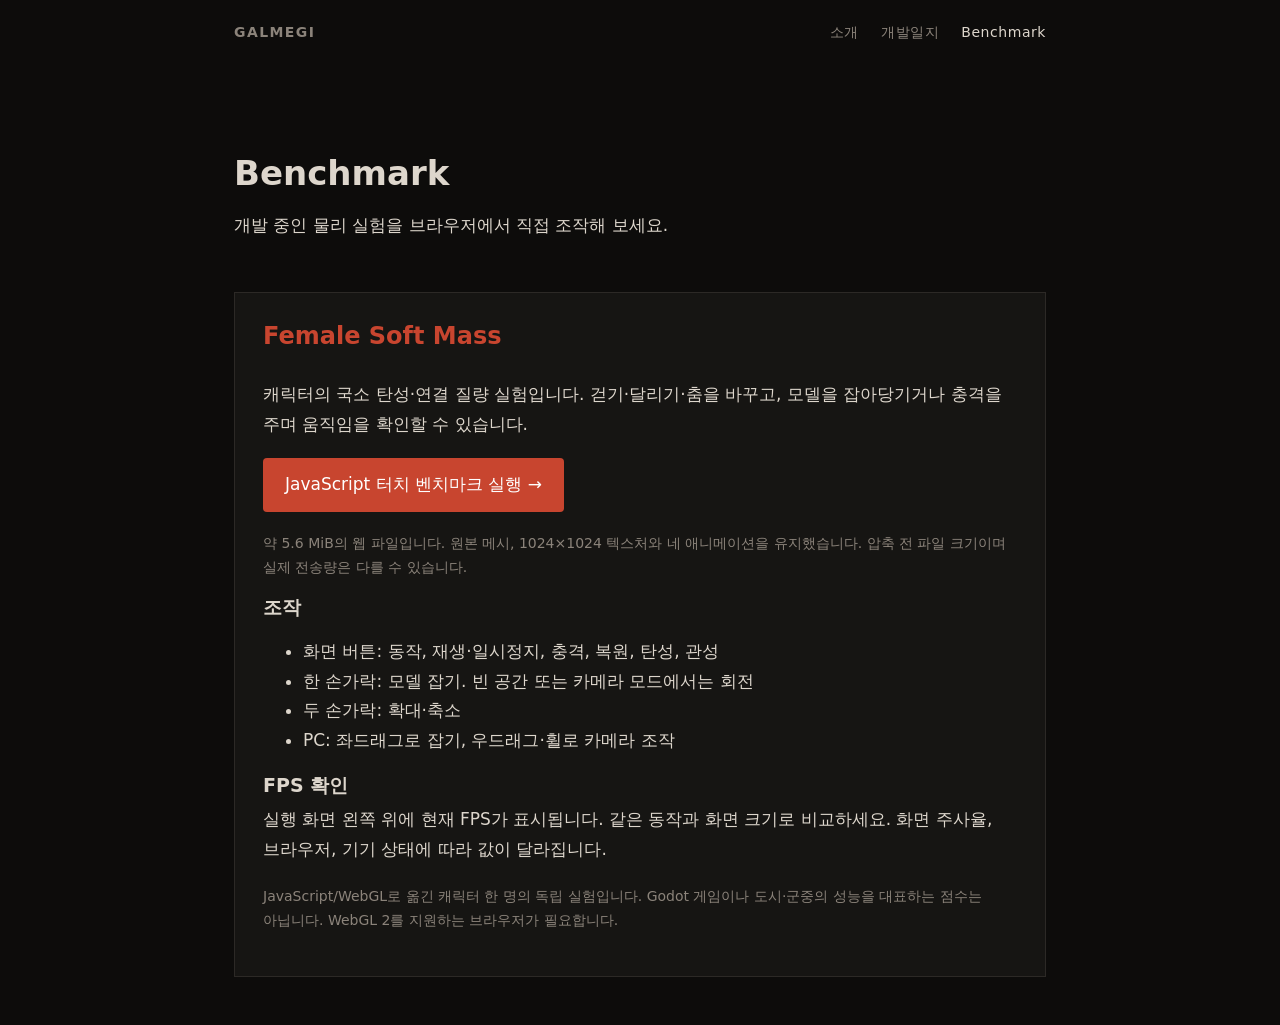
==== benchmark/index.html @ 09d4150a "Publish current Galmegi website" ====
<!DOCTYPE html>
<html lang="ko">
<head>
  <meta charset="utf-8">
  <meta name="viewport" content="width=device-width, initial-scale=1">
  <title>Benchmark — Galmegi</title>
  <meta name="description" content="갈매기 물리 실험을 브라우저에서 실행하고 터치 조작과 FPS를 확인하세요.">
  <link rel="stylesheet" href="../style.css">
  <style>
    .benchmark-title { padding: 64px 0 32px; }
    .benchmark-title h1 { margin-bottom: 16px; }
    .test-card { border: 1px solid var(--line); background: var(--bg-raised); padding: 28px; margin-bottom: 48px; }
    .test-card h2 { font-size: 24px; letter-spacing: 0; text-transform: none; }
    .launch { display: inline-block; padding: 12px 22px; background: var(--accent); color: #fff; text-decoration: none; border-radius: 4px; }
    .note { color: var(--text-dim); font-size: 14px; }
  </style>
</head>
<body>
<div class="wrap">
  <nav class="site-nav">
    <a class="brand" href="../index.html">GALMEGI</a>
    <a href="../index.html">소개</a>
    <a href="../devlog.html">개발일지</a>
    <a href="index.html" aria-current="page">Benchmark</a>
  </nav>
  <main>
    <header class="benchmark-title">
      <h1>Benchmark</h1>
      <p>개발 중인 물리 실험을 브라우저에서 직접 조작해 보세요.</p>
    </header>
    <article class="test-card">
      <h2>Female Soft Mass</h2>
      <p>캐릭터의 국소 탄성·연결 질량 실험입니다. 걷기·달리기·춤을 바꾸고, 모델을 잡아당기거나 충격을 주며 움직임을 확인할 수 있습니다.</p>
      <p><a class="launch" href="soft-mass-js/index.html">JavaScript 터치 벤치마크 실행 →</a></p>
      <p class="note">약 5.6 MiB의 웹 파일입니다. 원본 메시, 1024×1024 텍스처와 네 애니메이션을 유지했습니다. 압축 전 파일 크기이며 실제 전송량은 다를 수 있습니다.</p>
      <h3>조작</h3>
      <ul>
        <li>화면 버튼: 동작, 재생·일시정지, 충격, 복원, 탄성, 관성</li>
        <li>한 손가락: 모델 잡기. 빈 공간 또는 카메라 모드에서는 회전</li>
        <li>두 손가락: 확대·축소</li>
        <li>PC: 좌드래그로 잡기, 우드래그·휠로 카메라 조작</li>
      </ul>
      <h3>FPS 확인</h3>
      <p>실행 화면 왼쪽 위에 현재 FPS가 표시됩니다. 같은 동작과 화면 크기로 비교하세요. 화면 주사율, 브라우저, 기기 상태에 따라 값이 달라집니다.</p>
      <p class="note">JavaScript/WebGL로 옮긴 캐릭터 한 명의 독립 실험입니다. Godot 게임이나 도시·군중의 성능을 대표하는 점수는 아닙니다. WebGL 2를 지원하는 브라우저가 필요합니다.</p>
    </article>
  </main>
</div>
</body>
</html>
---- style.css ----
/* Galmegi — 공통 스타일
   빌드 과정 없음. 이 파일만 고치면 index.html / devlog.html 양쪽에 반영됨. */

:root {
  --bg:        #0d0c0b;
  --bg-raised: #161513;
  --line:      #2c2926;
  --text:      #ddd6cc;
  --text-dim:  #8b837a;
  --accent:    #c8452f;   /* 붉은 강조 */
  --accent-dim:#7a2a1d;
  --max:       860px;
}

* { box-sizing: border-box; }

html {
  scroll-behavior: smooth;
}

body {
  margin: 0;
  background: var(--bg);
  color: var(--text);
  font-family: "Pretendard", "Apple SD Gothic Neo", "Malgun Gothic", system-ui, sans-serif;
  font-size: 17px;
  line-height: 1.75;
  word-break: keep-all;      /* 한국어 어절 단위 줄바꿈 */
  overflow-wrap: break-word;
}

img { max-width: 100%; height: auto; display: block; }

a { color: var(--text); text-decoration-color: var(--accent-dim); text-underline-offset: 3px; }
a:hover { color: #fff; text-decoration-color: var(--accent); }

/* ── 한/영 전환 (JS 없음) ───────────────────────────────
   .ko 와 .en 을 나란히 두면 모드에 따라 한쪽만 보인다.
   class 를 안 붙인 요소는 두 모드에서 그대로 보인다 → 번역 없는
   개발일지 본문은 그냥 class 없이 쓰면 한국어로 남는다. */
.en { display: none; }
body:has(#lang-en:checked) .ko { display: none; }
body:has(#lang-en:checked) .en { display: revert; }

.lang-toggle {
  position: fixed;
  top: 14px; right: 14px;
  z-index: 10;
  padding: 6px 14px;
  font-size: 13px;
  letter-spacing: .08em;
  color: var(--text-dim);
  background: rgba(13,12,11,.85);
  border: 1px solid var(--line);
  border-radius: 999px;
  cursor: pointer;
  user-select: none;
  backdrop-filter: blur(6px);
}
.lang-toggle:hover { color: var(--text); border-color: var(--accent-dim); }

/* ── 레이아웃 ───────────────────────────────────────── */
.wrap { max-width: var(--max); margin: 0 auto; padding: 0 24px; }

section { padding: 72px 0; border-top: 1px solid var(--line); }
section:first-of-type { border-top: 0; }

h1, h2, h3 { line-height: 1.3; font-weight: 700; }
h2 {
  font-size: 15px;
  letter-spacing: .18em;
  text-transform: uppercase;
  color: var(--accent);
  margin: 0 0 28px;
}
h3 { font-size: 19px; margin: 0 0 8px; }
p { margin: 0 0 1.1em; }

/* ── 사이트 헤더 / 내비 ─────────────────────────────── */
.site-nav {
  display: flex;
  flex-wrap: wrap;
  gap: 22px;
  align-items: baseline;
  padding: 20px 0;
  font-size: 14px;
  letter-spacing: .04em;
}
.site-nav .brand { font-weight: 700; letter-spacing: .1em; margin-right: auto; }
.site-nav a { white-space: nowrap; color: var(--text-dim); text-decoration: none; }
.site-nav a:hover, .site-nav a[aria-current="page"] { color: var(--text); }

/* ── 히어로 ─────────────────────────────────────────── */
.hero { padding: 80px 0 72px; text-align: center; }
.hero h1 {
  font-size: clamp(52px, 13vw, 104px);
  letter-spacing: .04em;
  margin: 0 0 4px;
}
.hero .sub {
  font-size: 15px;
  letter-spacing: .3em;
  color: var(--text-dim);
  margin: 0 0 28px;
}
.hero .logline {
  font-size: clamp(18px, 3.4vw, 22px);
  color: var(--text);
  max-width: 34em;
  margin: 0 auto 36px;
}
.hero .status {
  display: inline-block;
  padding: 5px 14px;
  font-size: 13px;
  letter-spacing: .1em;
  color: var(--accent);
  border: 1px solid var(--accent-dim);
  border-radius: 999px;
}

/* ── 특징 카드 ──────────────────────────────────────── */
.features {
  display: grid;
  grid-template-columns: repeat(auto-fit, minmax(320px, 1fr));
  gap: 20px;
}
.features li {
  list-style: none;
  padding: 22px;
  background: var(--bg-raised);
  border: 1px solid var(--line);
  border-radius: 4px;
}
.features p { margin: 0; font-size: 15px; color: var(--text-dim); }
.features ul, .features { padding-left: 0; }

/* ── 스크린샷 갤러리 ────────────────────────────────── */
.shots {
  display: grid;
  grid-template-columns: repeat(auto-fill, minmax(260px, 1fr));
  gap: 12px;
  padding: 0;
  margin: 0;
}
.shots li { list-style: none; }
.shots a { display: block; }
.shots img {
  width: 100%;
  aspect-ratio: 16 / 9;
  object-fit: cover;
  border: 1px solid var(--line);
  border-radius: 3px;
  transition: border-color .15s, opacity .15s;
}
.shots a:hover img { border-color: var(--accent); opacity: .88; }

/* img/ 가 아직 비어 있을 때 자리만 잡아두는 상자.
   실제 이미지를 넣으면 이 <li class="slot"> 을 <li><a><img></a></li> 로 교체할 것. */
.slot {
  aspect-ratio: 16 / 9;
  display: grid;
  place-items: center;
  font-size: 13px;
  color: #4a4540;
  background: var(--bg-raised);
  border: 1px dashed var(--line);
  border-radius: 3px;
}

/* ── 링크 목록 ──────────────────────────────────────── */
.links { padding: 0; margin: 0; display: grid; gap: 1px; background: var(--line); border: 1px solid var(--line); border-radius: 4px; overflow: hidden; }
.links li {
  list-style: none;
  display: flex;
  align-items: baseline;
  gap: 12px;
  padding: 16px 20px;
  background: var(--bg-raised);
}
.links .label { font-size: 14px; letter-spacing: .1em; color: var(--text-dim); flex: 0 0 9.5em; }
.links a { font-weight: 600; }
.links .pending { color: #57514a; font-style: normal; }

/* ── 개발일지 ───────────────────────────────────────── */
.devlog article {
  padding: 44px 0;
  border-top: 1px solid var(--line);
}
.devlog article:first-of-type { border-top: 0; padding-top: 0; }
.devlog time {
  display: block;
  font-size: 13px;
  letter-spacing: .14em;
  color: var(--accent);
  margin-bottom: 6px;
}
.devlog h2 {
  font-size: 26px;
  letter-spacing: 0;
  text-transform: none;
  color: var(--text);
  margin: 0 0 16px;
}
.devlog figure { margin: 24px 0; }
.devlog figcaption {
  font-size: 13px;
  color: var(--text-dim);
  margin-top: 8px;
}
.devlog img { border: 1px solid var(--line); border-radius: 3px; }

/* 유튜브 플레이어 — 가로폭에 맞춰 16:9 로 늘어난다 */
.embed {
  aspect-ratio: 16 / 9;
  background: #000;
  border: 1px solid var(--line);
  border-radius: 3px;
  overflow: hidden;
}
.embed iframe { width: 100%; height: 100%; border: 0; display: block; }

/* ── 콘텐츠 경고 / 푸터 ─────────────────────────────── */
.notice {
  font-size: 13px;
  color: var(--text-dim);
  border-left: 2px solid var(--accent-dim);
  padding-left: 14px;
  margin: 0 0 32px;
}
footer {
  padding: 40px 0 64px;
  border-top: 1px solid var(--line);
  font-size: 13px;
  color: var(--text-dim);
}

@media (max-width: 560px) {
  body { font-size: 16px; }
  section { padding: 56px 0; }
  .wrap { padding: 0 18px; }
  /* 링크 라벨/값을 두 줄로 */
  .links li { flex-direction: column; gap: 2px; }
  .links .label { flex: none; }
}

/* 언어 토글은 화면 오른쪽에 고정돼 있다. 화면이 좁아져 본문 영역이
   토글 자리까지 밀려오면 내비 링크가 그 밑에 깔리므로 자리를 비워둔다.
   860(본문) + 48(좌우 여백) + 210(토글 양쪽) ≈ 1120px 아래부터 겹친다. */
@media (max-width: 1120px) {
  .site-nav { padding-right: 112px; }
}

/* 외부 사이트 링크 아이콘 */
.links .label { display: inline-flex; align-items: center; gap: 10px; }
.link-icon { flex: 0 0 22px; }
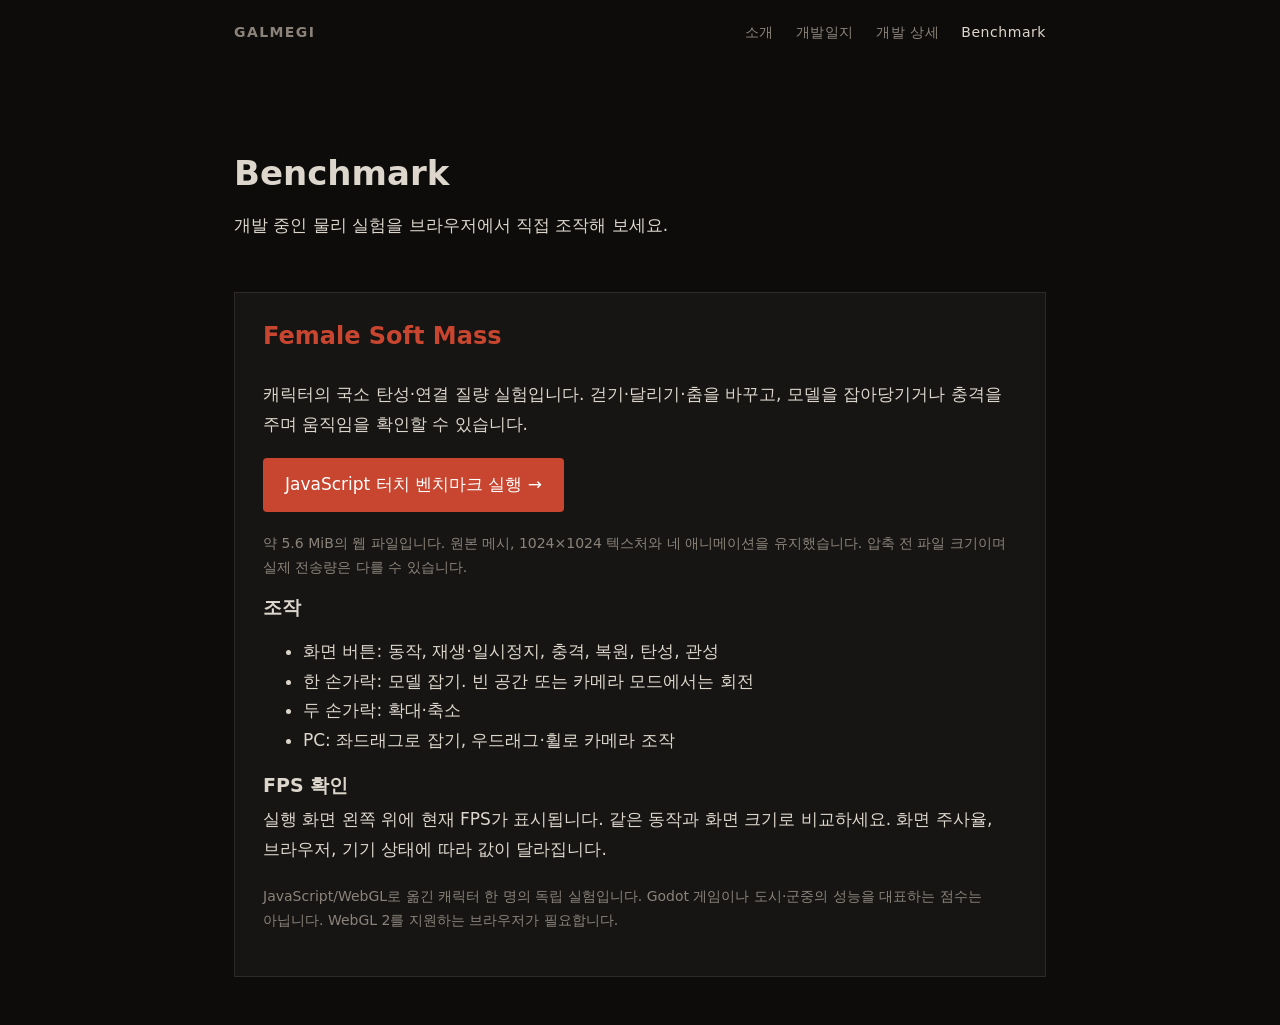
==== commit eb130ba2: "원격 스냅샷(벤치마크) 병합, 메뉴에 벤치마크 노출 Co-Authored-By: Claude Opus 5 <noreply@anthropic.com> Claude-Session: h" ====
--- a/benchmark/index.html
+++ b/benchmark/index.html
@@ -21,6 +21,7 @@
     <a class="brand" href="../index.html">GALMEGI</a>
     <a href="../index.html">소개</a>
     <a href="../devlog.html">개발일지</a>
+    <a href="../dev/index.html">개발 상세</a>
     <a href="index.html" aria-current="page">Benchmark</a>
   </nav>
   <main>
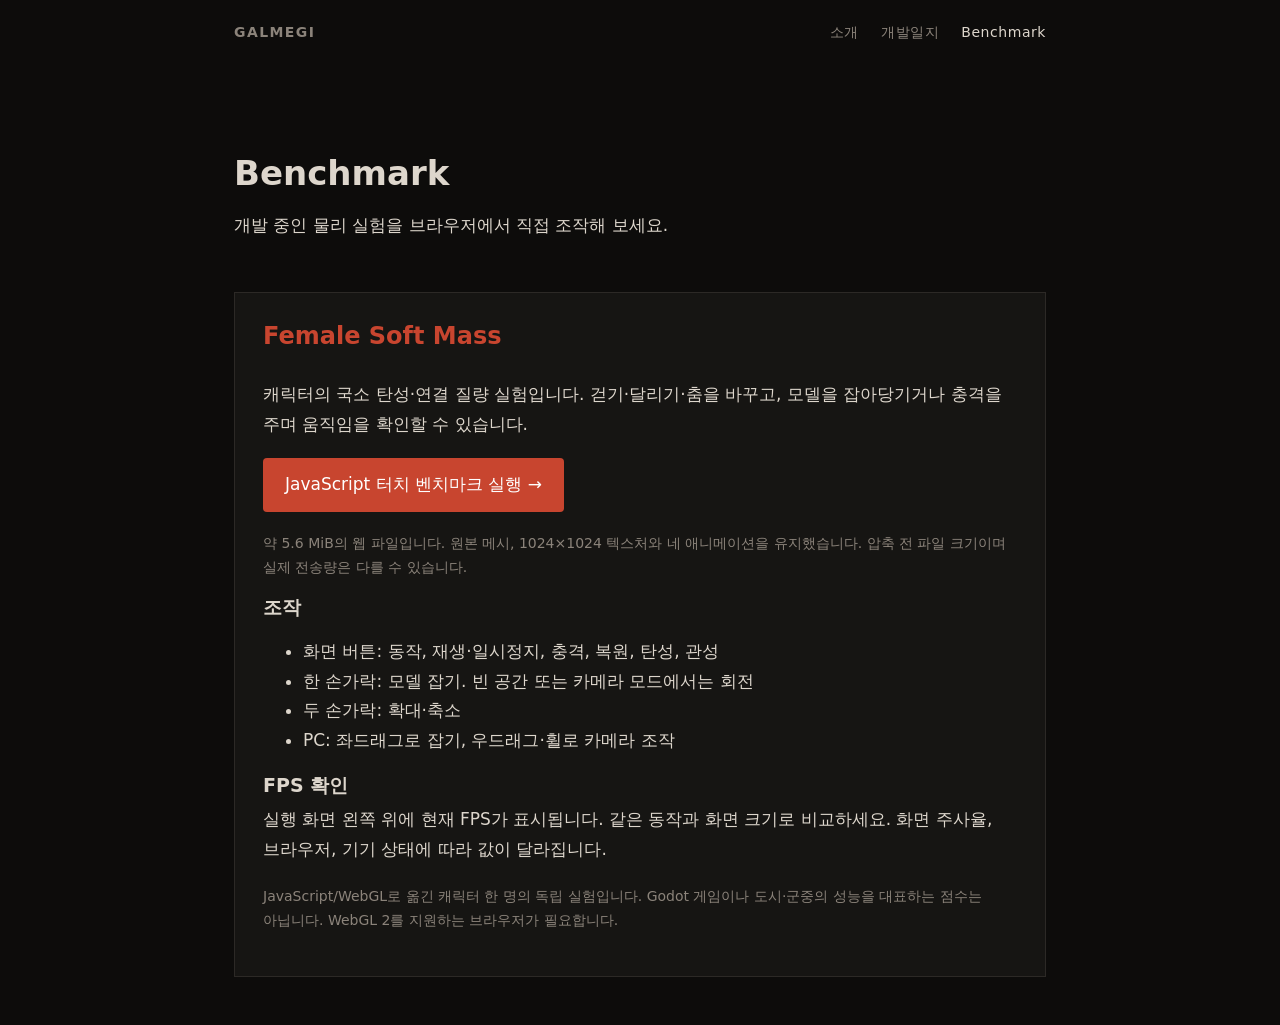
==== commit 1491063c: "사이트 메뉴 정리 쓰지 않는 하위 페이지를 들어내고 index/devlog/benchmark 메뉴를 정리합니다.  Co-Authored-By: Claude Opus 5 <norep" ====
--- a/benchmark/index.html
+++ b/benchmark/index.html
@@ -21,7 +21,6 @@
     <a class="brand" href="../index.html">GALMEGI</a>
     <a href="../index.html">소개</a>
     <a href="../devlog.html">개발일지</a>
-    <a href="../dev/index.html">개발 상세</a>
     <a href="index.html" aria-current="page">Benchmark</a>
   </nav>
   <main>
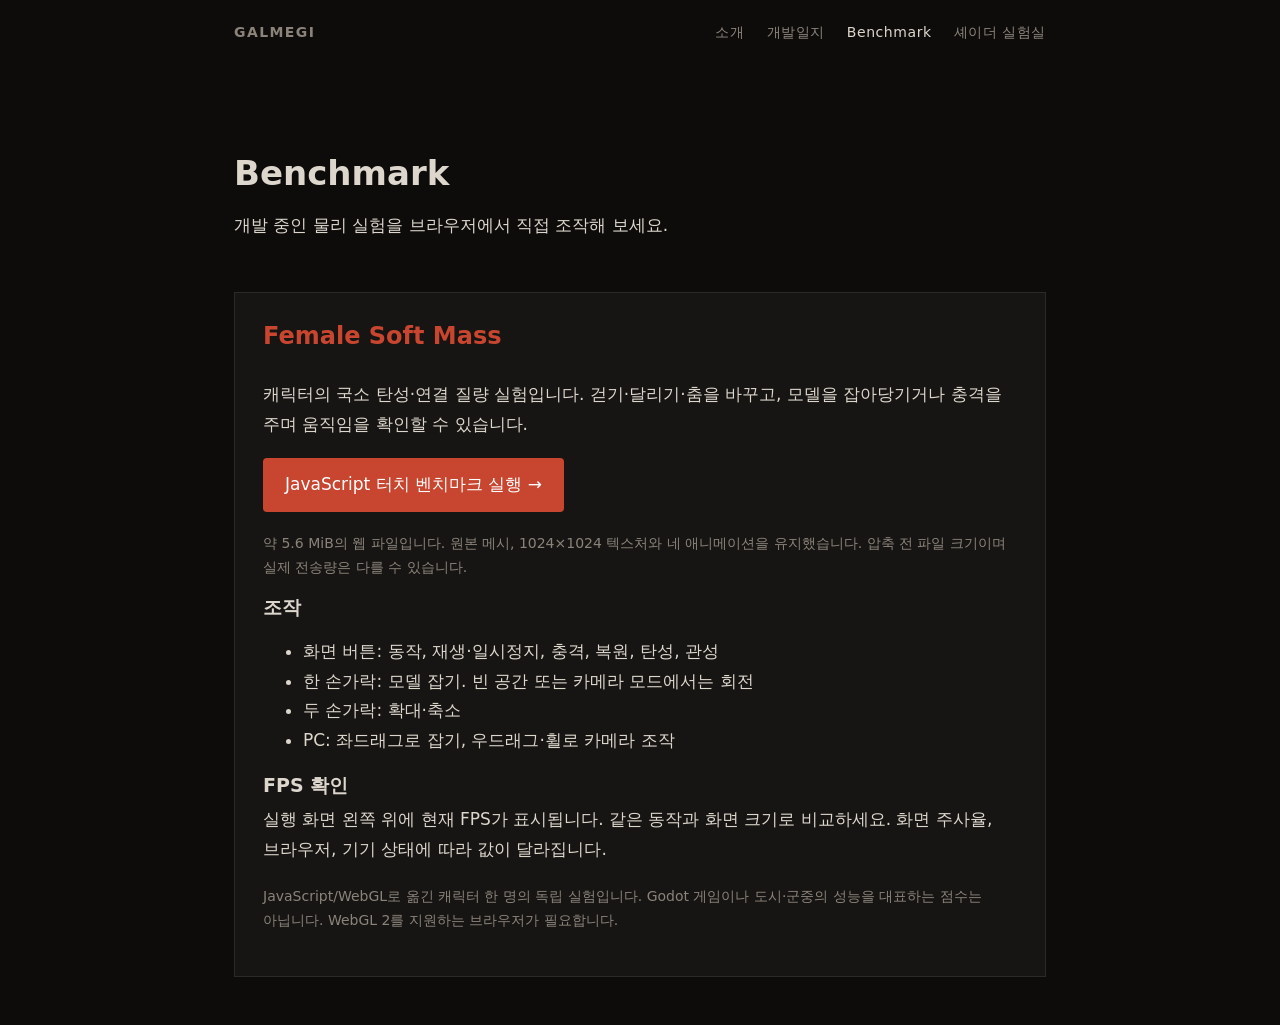
==== commit 16c75e44: "Add shader lab with 60 interactive Godot examples" ====
--- a/benchmark/index.html
+++ b/benchmark/index.html
@@ -22,6 +22,7 @@
     <a href="../index.html">소개</a>
     <a href="../devlog.html">개발일지</a>
     <a href="index.html" aria-current="page">Benchmark</a>
+    <a href="../shader-lab/index.html">셰이더 실험실</a>
   </nav>
   <main>
     <header class="benchmark-title">
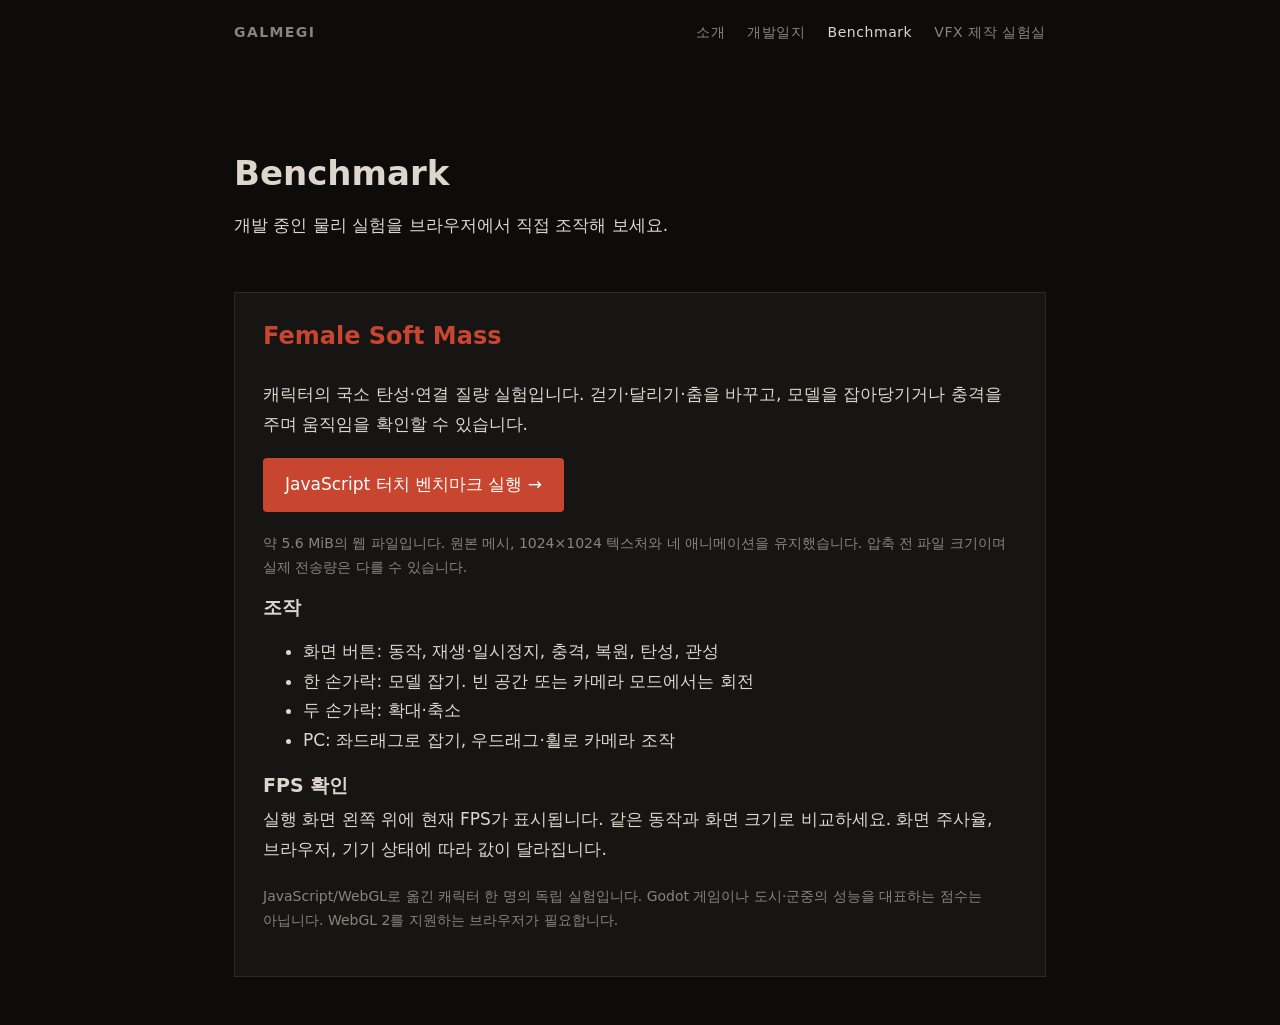
==== commit 2aa076a0: "Replace repetitive shader catalog with eight guided 3D VFX exercises" ====
--- a/benchmark/index.html
+++ b/benchmark/index.html
@@ -22,7 +22,7 @@
     <a href="../index.html">소개</a>
     <a href="../devlog.html">개발일지</a>
     <a href="index.html" aria-current="page">Benchmark</a>
-    <a href="../shader-lab/index.html">셰이더 실험실</a>
+    <a href="../shader-lab/index.html">VFX 제작 실험실</a>
   </nav>
   <main>
     <header class="benchmark-title">
